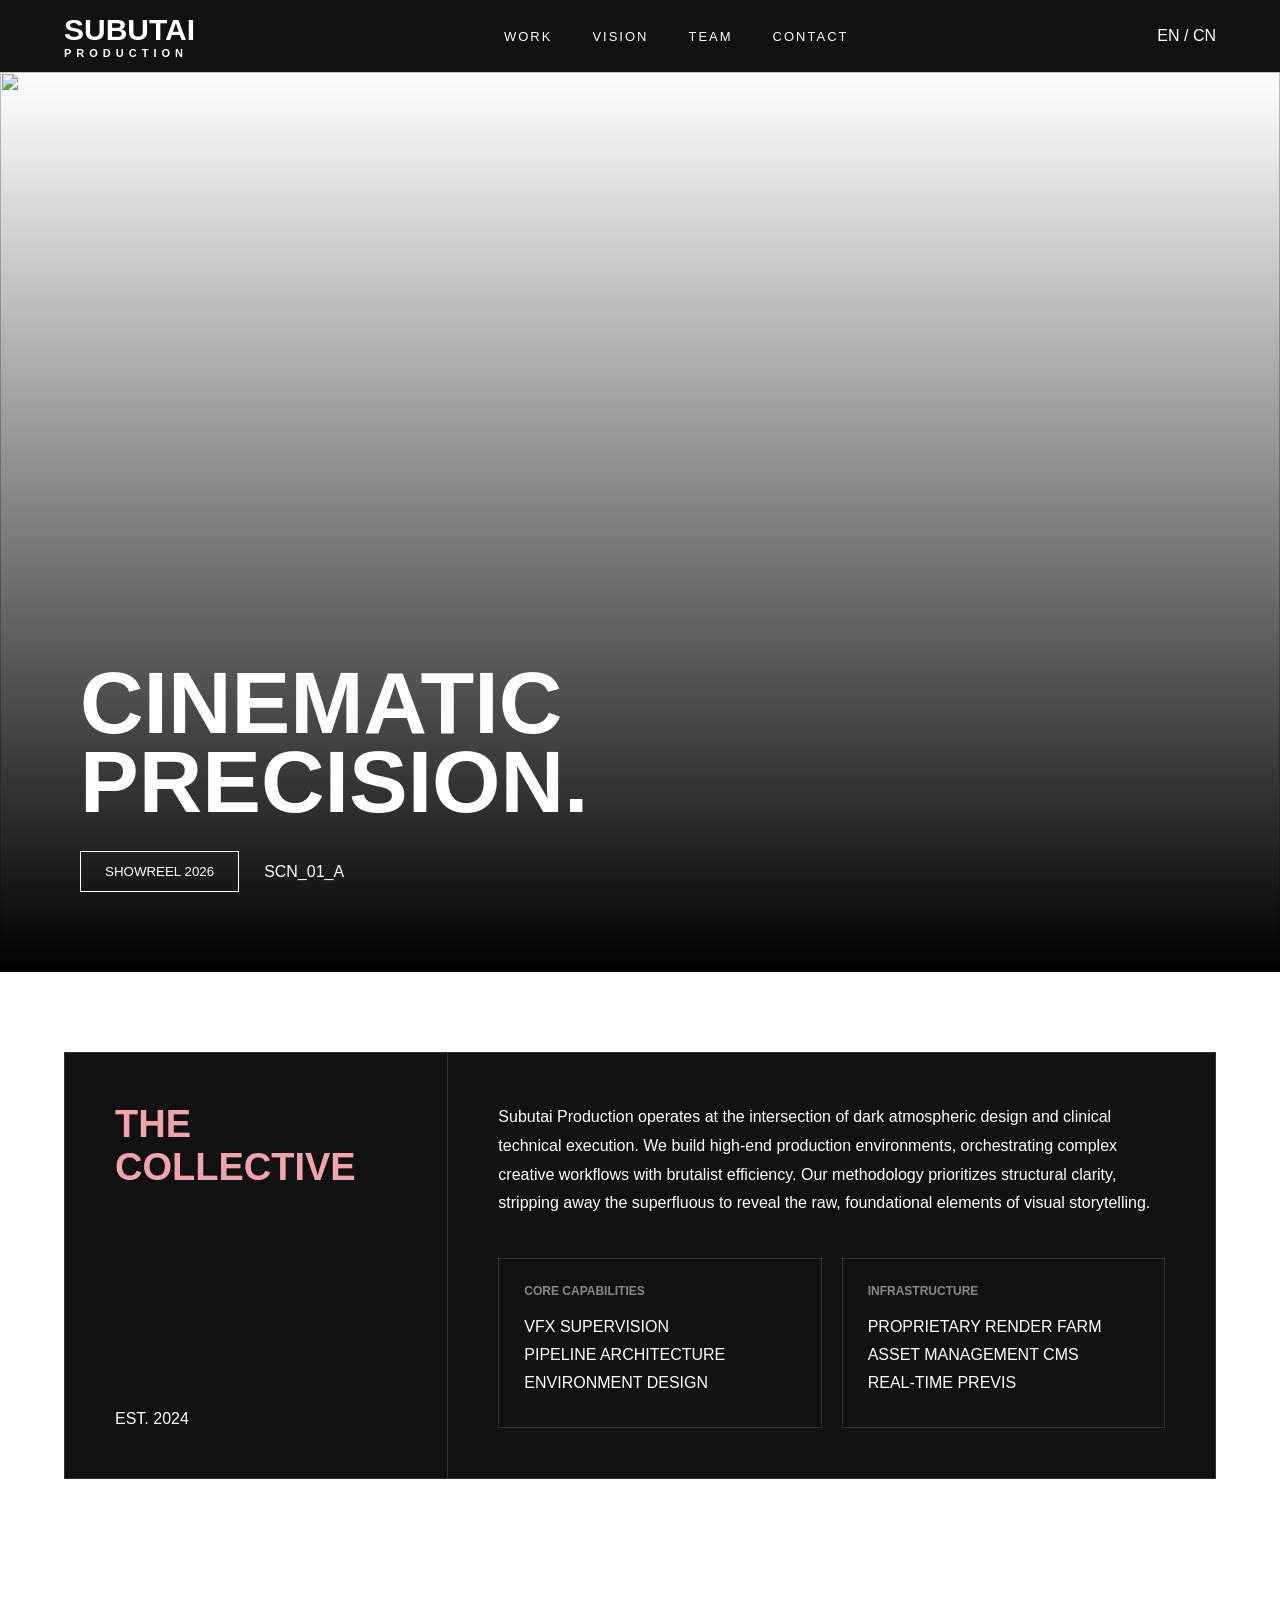
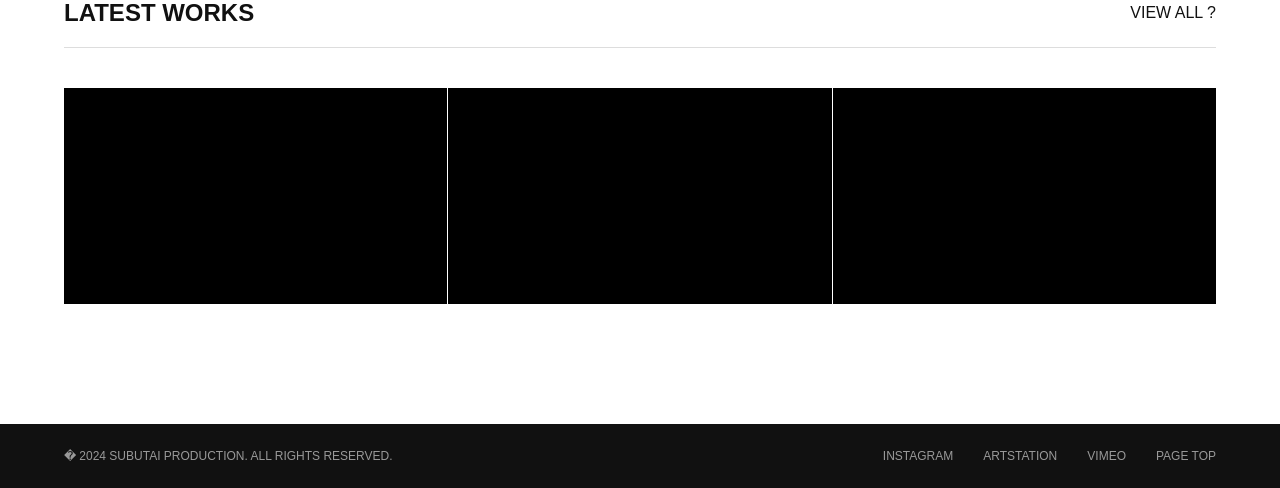
==== public/index.html @ 157deaef "Initial commit" ====
<!DOCTYPE html>
<html lang="en">

<head>
    <meta charset="UTF-8">
    <meta name="viewport" content="width=device-width, initial-scale=1.0">
    <title>Subutai Production</title>

    <link rel="stylesheet" href="style.css">
</head>

<body>

<header>

    <div class="container">

        <div class="logo">
            SUBUTAI
            <span>PRODUCTION</span>
        </div>

        <nav>

            <a href="#">WORK</a>
            <a href="#">VISION</a>
            <a href="#">TEAM</a>
            <a href="#">CONTACT</a>

        </nav>

        <div class="language">
            EN / CN
        </div>

    </div>

</header>

<section class="hero">

    <img src="images/hero.jpg">

    <div class="overlay"></div>

    <div class="hero-content">

        <h1>

            CINEMATIC
            <br>
            PRECISION.

        </h1>

        <div class="hero-buttons">

            <button>SHOWREEL 2026</button>

            <span>SCN_01_A</span>

        </div>

    </div>

</section>

<section class="collective">

    <div class="collective-left">

        <h2>THE COLLECTIVE</h2>

        <span>EST. 2024</span>

    </div>

    <div class="collective-right">

        <p>

            Subutai Production operates at the intersection of dark atmospheric design
            and clinical technical execution. We build high-end production environments,
            orchestrating complex creative workflows with brutalist efficiency. Our
            methodology prioritizes structural clarity, stripping away the superfluous
            to reveal the raw, foundational elements of visual storytelling.

        </p>

        <div class="cards">

            <div class="info-card">

                <h3>CORE CAPABILITIES</h3>

                <ul>

                    <li>VFX SUPERVISION</li>
                    <li>PIPELINE ARCHITECTURE</li>
                    <li>ENVIRONMENT DESIGN</li>

                </ul>

            </div>

            <div class="info-card">

                <h3>INFRASTRUCTURE</h3>

                <ul>

                    <li>PROPRIETARY RENDER FARM</li>
                    <li>ASSET MANAGEMENT CMS</li>
                    <li>REAL-TIME PREVIS</li>

                </ul>

            </div>

        </div>

    </div>

</section>

<section class="latest">

    <div class="section-title">

        <h2>LATEST WORKS</h2>

        <a href="#">VIEW ALL ?</a>

    </div>

    <div class="projects">

        <div class="project"></div>

        <div class="project"></div>

        <div class="project"></div>

    </div>

</section>

<footer>

    <div>

        � 2024 SUBUTAI PRODUCTION.
        ALL RIGHTS RESERVED.

    </div>

    <div>

        <a href="#">INSTAGRAM</a>

        <a href="#">ARTSTATION</a>

        <a href="#">VIMEO</a>

        <a href="#">PAGE TOP</a>

    </div>

</footer>

</body>

</html>
---- public/style.css ----
*{
    margin:0;
    padding:0;
    box-sizing:border-box;
}

body{

    font-family:Arial, Helvetica, sans-serif;
    background:white;
    color:#111;

}

a{

    text-decoration:none;
    color:inherit;

}

header{

    background:#111;
    color:white;
    height:72px;

}

.container{

    width:90%;
    margin:auto;

    display:flex;
    justify-content:space-between;
    align-items:center;

    height:100%;

}

.logo{

    font-size:30px;
    font-weight:900;

}

.logo span{

    display:block;
    font-size:11px;
    letter-spacing:5px;

}

nav{

    display:flex;
    gap:40px;

}

nav a{

    font-size:13px;
    letter-spacing:2px;

}

.hero{

    height:100vh;
    position:relative;

}

.hero img{

    width:100%;
    height:100%;

    object-fit:cover;

}

.overlay{

    position:absolute;

    inset:0;

    background:linear-gradient(to top,#000,transparent);

}

.hero-content{

    position:absolute;

    left:80px;
    bottom:80px;

    color:white;

}

.hero h1{

    font-size:88px;
    line-height:.9;

    font-weight:900;

}

.hero-buttons{

    margin-top:30px;

    display:flex;

    gap:25px;

    align-items:center;

}

.hero button{

    background:none;

    border:1px solid white;

    color:white;

    padding:12px 24px;

}

.collective{

    width:90%;

    margin:80px auto;

    display:grid;

    grid-template-columns:1fr 2fr;

    background:#111;

    color:white;

    border:1px solid #333;

}

.collective-left{

    padding:50px;

    border-right:1px solid #333;

    display:flex;

    flex-direction:column;

    justify-content:space-between;

}

.collective-left h2{

    color:#f3a4aa;

    font-size:38px;

}

.collective-right{

    padding:50px;

}

.collective-right p{

    line-height:1.8;

}

.cards{

    display:grid;

    grid-template-columns:1fr 1fr;

    gap:20px;

    margin-top:40px;

}

.info-card{

    border:1px solid #333;

    padding:25px;

}

.info-card h3{

    margin-bottom:20px;

    font-size:12px;

    color:#888;

}

.info-card li{

    list-style:none;

    margin-bottom:10px;

}

.latest{

    width:90%;

    margin:120px auto;

}

.section-title{

    display:flex;

    justify-content:space-between;

    align-items:center;

    margin-bottom:40px;

    padding-bottom:20px;

    border-bottom:1px solid #ddd;

}

.projects{

    display:grid;

    grid-template-columns:repeat(3,1fr);

    gap:1px;

}

.project{

    background:black;

    aspect-ratio:16/9;

}

footer{

    background:#111;

    color:#999;

    padding:25px 5%;

    display:flex;

    justify-content:space-between;

    font-size:12px;

}

footer div:last-child{

    display:flex;

    gap:30px;

}
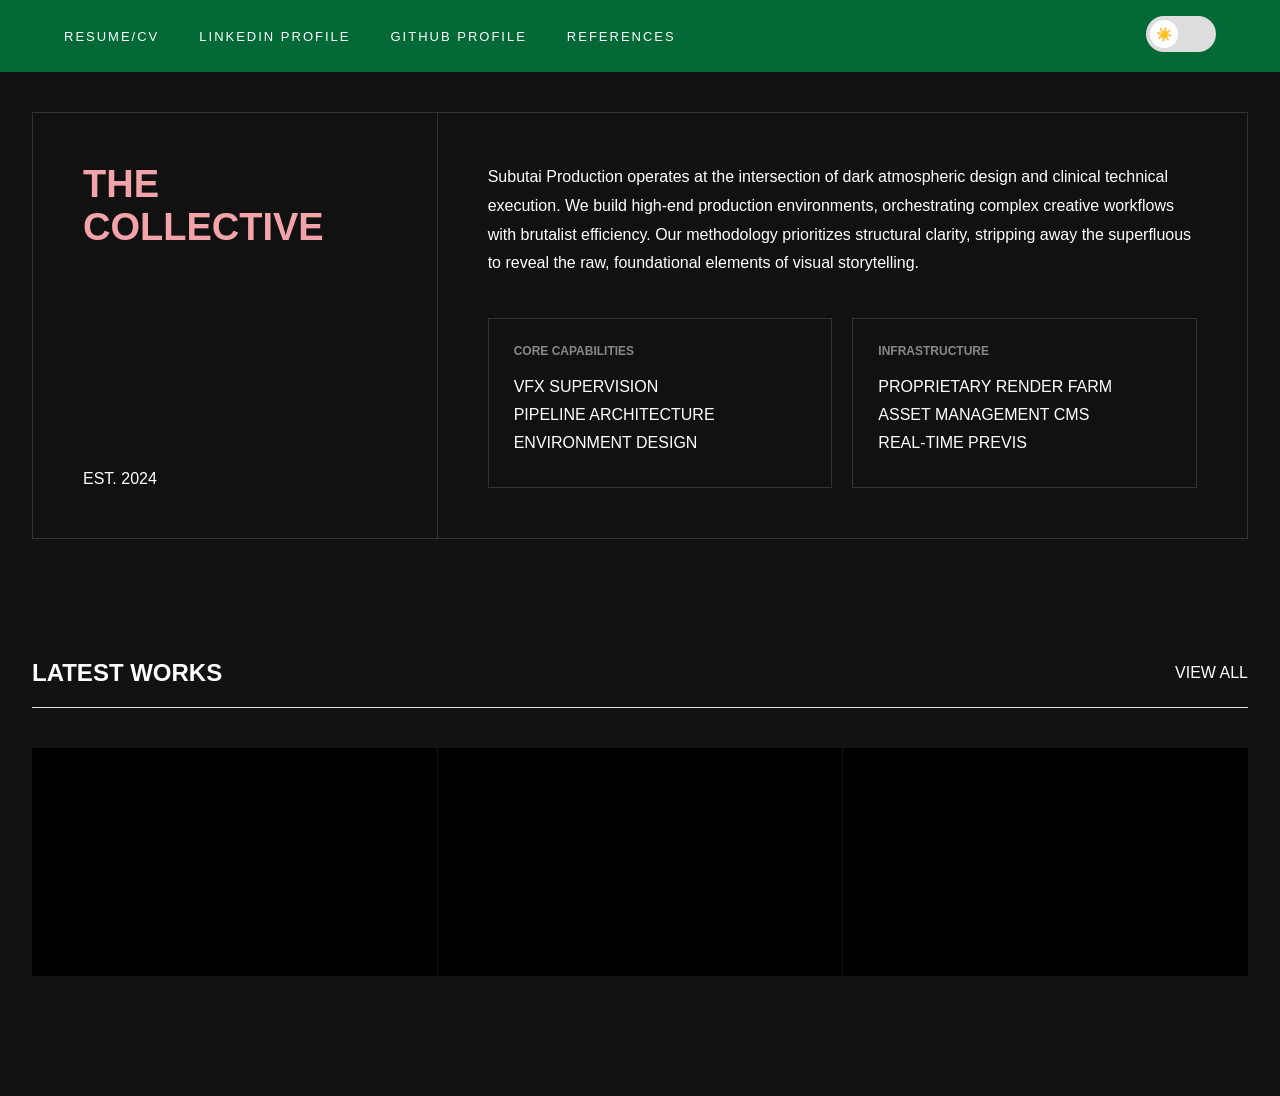
==== commit fc1e5d8c: "Updated layout" ====
--- a/public/index.html
+++ b/public/index.html
@@ -4,170 +4,82 @@
 <head>
     <meta charset="UTF-8">
     <meta name="viewport" content="width=device-width, initial-scale=1.0">
-    <title>Subutai Production</title>
-
+    <title>Career E-Porfolio</title>
     <link rel="stylesheet" href="style.css">
 </head>
 
 <body>
 
 <header>
-
     <div class="container">
-
-        <div class="logo">
-            SUBUTAI
-            <span>PRODUCTION</span>
-        </div>
-
         <nav>
-
-            <a href="#">WORK</a>
-            <a href="#">VISION</a>
-            <a href="#">TEAM</a>
-            <a href="#">CONTACT</a>
-
+            <a href="https://drive.google.com/file/d/1BOgOGjjyyJ2sbh_8Qzw-ghVBkNpNio_O/view?usp=sharing" target="_blank">RESUME/CV</a>
+            <a href="https://www.linkedin.com/in/marcus-timothy-ramos-79b866412/" target="_blank">LINKEDIN PROFILE</a>
+            <a href="https://github.com/TIMRyoshi1011" target="_blank">GITHUB PROFILE</a>
+            <a href="#">REFERENCES</a>
         </nav>
 
-        <div class="language">
-            EN / CN
+        <div class="filter">
+            <button id="dark-mode" class="dark-mode">
+                <span class="icon">☀️</span>
+            </button>
         </div>
-
     </div>
-
 </header>
 
-<section class="hero">
-
-    <img src="images/hero.jpg">
-
-    <div class="overlay"></div>
-
-    <div class="hero-content">
-
-        <h1>
-
-            CINEMATIC
-            <br>
-            PRECISION.
-
-        </h1>
-
-        <div class="hero-buttons">
-
-            <button>SHOWREEL 2026</button>
-
-            <span>SCN_01_A</span>
-
-        </div>
-
-    </div>
-
-</section>
-
 <section class="collective">
-
     <div class="collective-left">
-
         <h2>THE COLLECTIVE</h2>
-
         <span>EST. 2024</span>
-
     </div>
 
     <div class="collective-right">
-
         <p>
-
             Subutai Production operates at the intersection of dark atmospheric design
             and clinical technical execution. We build high-end production environments,
             orchestrating complex creative workflows with brutalist efficiency. Our
             methodology prioritizes structural clarity, stripping away the superfluous
             to reveal the raw, foundational elements of visual storytelling.
-
         </p>
 
         <div class="cards">
-
             <div class="info-card">
-
                 <h3>CORE CAPABILITIES</h3>
-
                 <ul>
-
                     <li>VFX SUPERVISION</li>
                     <li>PIPELINE ARCHITECTURE</li>
                     <li>ENVIRONMENT DESIGN</li>
-
                 </ul>
-
             </div>
 
             <div class="info-card">
 
                 <h3>INFRASTRUCTURE</h3>
-
                 <ul>
-
                     <li>PROPRIETARY RENDER FARM</li>
                     <li>ASSET MANAGEMENT CMS</li>
                     <li>REAL-TIME PREVIS</li>
+                </ul>
+            </div>
+        </div>
+    </div>
+</section>
 
-                </ul>
-
-            </div>
-
-        </div>
-
+<section class="latest">
+    <div class="section-title">
+        <h2>LATEST WORKS</h2>
+        <a href="#">VIEW ALL</a>
+    </div>
+    <div class="projects">
+        <div class="project"></div>
+        <div class="project"></div>
+        <div class="project"></div>
     </div>
 
 </section>
 
-<section class="latest">
-
-    <div class="section-title">
-
-        <h2>LATEST WORKS</h2>
-
-        <a href="#">VIEW ALL ?</a>
-
-    </div>
-
-    <div class="projects">
-
-        <div class="project"></div>
-
-        <div class="project"></div>
-
-        <div class="project"></div>
-
-    </div>
-
-</section>
-
-<footer>
-
-    <div>
-
-        � 2024 SUBUTAI PRODUCTION.
-        ALL RIGHTS RESERVED.
-
-    </div>
-
-    <div>
-
-        <a href="#">INSTAGRAM</a>
-
-        <a href="#">ARTSTATION</a>
-
-        <a href="#">VIMEO</a>
-
-        <a href="#">PAGE TOP</a>
-
-    </div>
-
-</footer>
-
 </body>
 
+<script src="script.js"></script>
+
 </html>
--- a/public/style.css
+++ b/public/style.css
@@ -1,296 +1,163 @@
-*{
+* {
     margin:0;
     padding:0;
     box-sizing:border-box;
 }
 
-body{
-
+body {
     font-family:Arial, Helvetica, sans-serif;
-    background:white;
+    background:#121212; /* white */
     color:#111;
-
 }
 
-a{
+body.dark {
+    background-color: #121212;
+    color: white;
+}
 
+a {
     text-decoration:none;
     color:inherit;
-
 }
 
-header{
-
-    background:#111;
+header {
+    background:rgb(0, 105, 54);
     color:white;
     height:72px;
-
 }
 
-.container{
-
+.container {
     width:90%;
     margin:auto;
-
     display:flex;
     justify-content:space-between;
     align-items:center;
-
     height:100%;
-
 }
 
-.logo{
-
-    font-size:30px;
-    font-weight:900;
-
+nav {
+    display:flex;
+    gap:40px;
 }
 
-.logo span{
-
-    display:block;
-    font-size:11px;
-    letter-spacing:5px;
-
+nav a {
+    font-size:13px;
+    letter-spacing:2px;
 }
 
-nav{
-
-    display:flex;
-    gap:40px;
-
+.dark-mode {
+    width: 70px;
+    height: 36px;
+    border: none;
+    border-radius: 999px;
+    background: #ddd;
+    position: relative;
+    cursor: pointer;
+    transition: background 0.4s ease;
 }
 
-nav a{
+.dark-mode .icon {
+    position: absolute;
+    left: 4px;
+    top: 4px;
+    width: 28px;
+    height: 28px;
+    background: white;
+    border-radius: 50%;
+    display: flex;
+    align-items: center;
+    justify-content: center;
 
-    font-size:13px;
-    letter-spacing:2px;
-
+    transition:
+        transform 0.4s ease,
+        background 0.4s ease;
 }
 
-.hero{
-
-    height:100vh;
-    position:relative;
-
+body.dark .dark-mode {
+    background: #444;
 }
 
-.hero img{
-
-    width:100%;
-    height:100%;
-
-    object-fit:cover;
-
+body.dark .dark-mode .icon {
+    transform: translateX(34px);
+    background: #121212;
 }
 
-.overlay{
-
-    position:absolute;
-
-    inset:0;
-
-    background:linear-gradient(to top,#000,transparent);
-
+.collective {
+    width:95%;
+    margin:40px auto;
+    display:grid;
+    grid-template-columns:1fr 2fr;
+    background:#111;
+    color:white;
+    border:1px solid #333;
 }
 
-.hero-content{
-
-    position:absolute;
-
-    left:80px;
-    bottom:80px;
-
-    color:white;
-
+.collective-left {
+    padding:50px;
+    border-right:1px solid #333;
+    display:flex;
+    flex-direction:column;
+    justify-content:space-between;
 }
 
-.hero h1{
-
-    font-size:88px;
-    line-height:.9;
-
-    font-weight:900;
-
+.collective-left h2 {
+    color:#f3a4aa;
+    font-size:38px;
 }
 
-.hero-buttons{
-
-    margin-top:30px;
-
-    display:flex;
-
-    gap:25px;
-
-    align-items:center;
-
+.collective-right {
+    padding:50px;
 }
 
-.hero button{
-
-    background:none;
-
-    border:1px solid white;
-
-    color:white;
-
-    padding:12px 24px;
-
+.collective-right p {
+    line-height:1.8;
 }
 
-.collective{
-
-    width:90%;
-
-    margin:80px auto;
-
+.cards {
     display:grid;
-
-    grid-template-columns:1fr 2fr;
-
-    background:#111;
-
-    color:white;
-
-    border:1px solid #333;
-
+    grid-template-columns:1fr 1fr;
+    gap:20px;
+    margin-top:40px;
 }
 
-.collective-left{
-
-    padding:50px;
-
-    border-right:1px solid #333;
-
-    display:flex;
-
-    flex-direction:column;
-
-    justify-content:space-between;
-
+.info-card {
+    border:1px solid #333;
+    padding:25px;
 }
 
-.collective-left h2{
-
-    color:#f3a4aa;
-
-    font-size:38px;
-
+.info-card h3 {
+    margin-bottom:20px;
+    font-size:12px;
+    color:#888;
 }
 
-.collective-right{
-
-    padding:50px;
-
+.info-card li {
+    list-style:none;
+    margin-bottom:10px;
 }
 
-.collective-right p{
-
-    line-height:1.8;
-
+.latest {
+    width:95%;
+    margin:120px auto;
 }
 
-.cards{
-
-    display:grid;
-
-    grid-template-columns:1fr 1fr;
-
-    gap:20px;
-
-    margin-top:40px;
-
+.section-title {
+    display:flex;
+    justify-content:space-between;
+    align-items:center;
+    margin-bottom:40px;
+    padding-bottom:20px;
+    border-bottom:1px solid #ddd;
+    color:white; /* Remove this */
 }
 
-.info-card{
-
-    border:1px solid #333;
-
-    padding:25px;
-
+.projects {
+    display:grid;
+    grid-template-columns:repeat(3,1fr);
+    gap:1px;
 }
 
-.info-card h3{
-
-    margin-bottom:20px;
-
-    font-size:12px;
-
-    color:#888;
-
-}
-
-.info-card li{
-
-    list-style:none;
-
-    margin-bottom:10px;
-
-}
-
-.latest{
-
-    width:90%;
-
-    margin:120px auto;
-
-}
-
-.section-title{
-
-    display:flex;
-
-    justify-content:space-between;
-
-    align-items:center;
-
-    margin-bottom:40px;
-
-    padding-bottom:20px;
-
-    border-bottom:1px solid #ddd;
-
-}
-
-.projects{
-
-    display:grid;
-
-    grid-template-columns:repeat(3,1fr);
-
-    gap:1px;
-
-}
-
-.project{
-
+.project {
     background:black;
-
     aspect-ratio:16/9;
-
-}
-
-footer{
-
-    background:#111;
-
-    color:#999;
-
-    padding:25px 5%;
-
-    display:flex;
-
-    justify-content:space-between;
-
-    font-size:12px;
-
-}
-
-footer div:last-child{
-
-    display:flex;
-
-    gap:30px;
-
 }
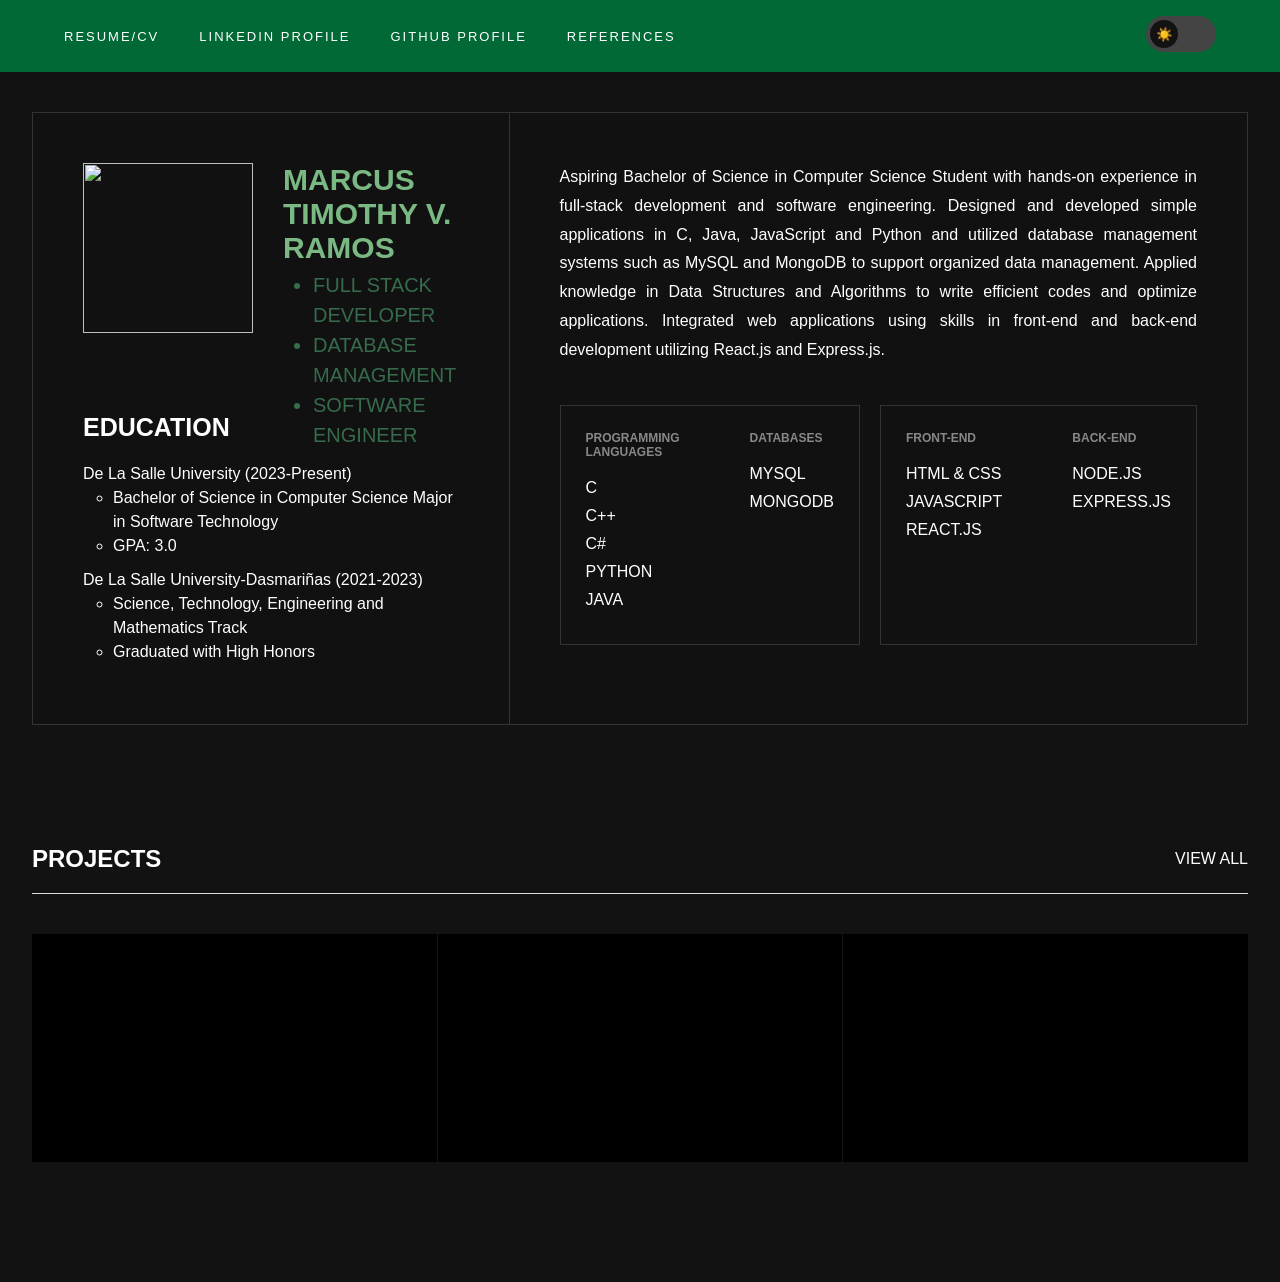
==== commit c7b8df3b: "Finished upper half" ====
--- a/public/index.html
+++ b/public/index.html
@@ -11,7 +11,7 @@
 <body>
 
 <header>
-    <div class="container">
+    <div class="header-bar">
         <nav>
             <a href="https://drive.google.com/file/d/1BOgOGjjyyJ2sbh_8Qzw-ghVBkNpNio_O/view?usp=sharing" target="_blank">RESUME/CV</a>
             <a href="https://www.linkedin.com/in/marcus-timothy-ramos-79b866412/" target="_blank">LINKEDIN PROFILE</a>
@@ -19,7 +19,7 @@
             <a href="#">REFERENCES</a>
         </nav>
 
-        <div class="filter">
+        <div>
             <button id="dark-mode" class="dark-mode">
                 <span class="icon">☀️</span>
             </button>
@@ -27,39 +27,89 @@
     </div>
 </header>
 
-<section class="collective">
-    <div class="collective-left">
-        <h2>THE COLLECTIVE</h2>
-        <span>EST. 2024</span>
+<section class="info">
+    <div class="info-left">
+        <div class="left-top">
+            <img src="images/pfp.png">
+        
+            <div class="details">
+                <h2>MARCUS TIMOTHY V. RAMOS</h2>
+                <ul>
+                    <li>FULL STACK DEVELOPER</li>
+                    <li>DATABASE MANAGEMENT</li> 
+                    <li>SOFTWARE ENGINEER</li>
+                </ul>
+            </div>
+        </div>
+        
+        <div class="left-bottom">   
+            <h3>EDUCATION</h3>
+            <ul>
+                <li>De La Salle University (2023-Present)
+                    <ul class="second-list">
+                        <li>Bachelor of Science in Computer Science Major in Software Technology</li>
+                        <li>GPA: 3.0</li>
+                    </ul>
+                </li>
+                <li>De La Salle University-Dasmariñas (2021-2023)
+                    <ul class="second-list">
+                        <li>Science, Technology, Engineering and Mathematics Track</li>
+                        <li>Graduated with High Honors</li>
+                    </ul>
+                </li>
+            </ul>
+        </div>
     </div>
 
-    <div class="collective-right">
+    <div class="info-right">
         <p>
-            Subutai Production operates at the intersection of dark atmospheric design
-            and clinical technical execution. We build high-end production environments,
-            orchestrating complex creative workflows with brutalist efficiency. Our
-            methodology prioritizes structural clarity, stripping away the superfluous
-            to reveal the raw, foundational elements of visual storytelling.
+            Aspiring Bachelor of Science in Computer Science Student with hands-on experience in full-stack
+            development and software engineering. Designed and developed simple applications in C, Java, JavaScript
+            and Python and utilized database management systems such as MySQL and MongoDB to support
+            organized data management. Applied knowledge in Data Structures and Algorithms to write efficient codes
+            and optimize applications. Integrated web applications using skills in front-end and back-end development
+            utilizing React.js and Express.js.
         </p>
 
         <div class="cards">
             <div class="info-card">
-                <h3>CORE CAPABILITIES</h3>
-                <ul>
-                    <li>VFX SUPERVISION</li>
-                    <li>PIPELINE ARCHITECTURE</li>
-                    <li>ENVIRONMENT DESIGN</li>
-                </ul>
+                <div class="card-left">
+                    <h3>PROGRAMMING LANGUAGES</h3>
+                    <ul>
+                        <li>C</li>
+                        <li>C++</li>
+                        <li>C#</li>
+                        <li>PYTHON</li>
+                        <li>JAVA</li>
+                    </ul>
+                </div>
+
+                <div class="card-right">
+                    <h3>DATABASES</h3>
+                    <ul>
+                        <li>MYSQL</li>
+                        <li>MONGODB</li>
+                    </ul>
+                </div>
             </div>
 
             <div class="info-card">
+                <div class="card-left">
+                    <h3>FRONT-END</h3>
+                    <ul>
+                        <li>HTML & CSS</li>
+                        <li>JAVASCRIPT</li>
+                        <li>REACT.JS</li>
+                    </ul>
+                </div>
 
-                <h3>INFRASTRUCTURE</h3>
-                <ul>
-                    <li>PROPRIETARY RENDER FARM</li>
-                    <li>ASSET MANAGEMENT CMS</li>
-                    <li>REAL-TIME PREVIS</li>
-                </ul>
+                <div class="card-right">
+                    <h3>BACK-END</h3>
+                    <ul>
+                        <li>NODE.JS</li>
+                        <li>EXPRESS.JS</li>
+                    </ul>
+                </div>
             </div>
         </div>
     </div>
@@ -67,8 +117,8 @@
 
 <section class="latest">
     <div class="section-title">
-        <h2>LATEST WORKS</h2>
-        <a href="#">VIEW ALL</a>
+        <h2>PROJECTS</h2>
+        <a href="https://github.com/TIMRyoshi1011?tab=repositories" target="_blank">VIEW ALL</a>
     </div>
     <div class="projects">
         <div class="project"></div>
--- a/public/style.css
+++ b/public/style.css
@@ -26,7 +26,7 @@
     height:72px;
 }
 
-.container {
+.header-bar {
     width:90%;
     margin:auto;
     display:flex;
@@ -50,7 +50,7 @@
     height: 36px;
     border: none;
     border-radius: 999px;
-    background: #ddd;
+    background: #444; /* #ddd */
     position: relative;
     cursor: pointer;
     transition: background 0.4s ease;
@@ -62,7 +62,7 @@
     top: 4px;
     width: 28px;
     height: 28px;
-    background: white;
+    background: #121212; /* white */
     border-radius: 50%;
     display: flex;
     align-items: center;
@@ -82,35 +82,75 @@
     background: #121212;
 }
 
-.collective {
+.info {
     width:95%;
     margin:40px auto;
     display:grid;
-    grid-template-columns:1fr 2fr;
+    grid-template-columns:2fr 2fr;
     background:#111;
     color:white;
     border:1px solid #333;
 }
 
-.collective-left {
+.info-left {
     padding:50px;
     border-right:1px solid #333;
-    display:flex;
-    flex-direction:column;
-    justify-content:space-between;
-}
-
-.collective-left h2 {
-    color:#f3a4aa;
-    font-size:38px;
-}
-
-.collective-right {
+    display:grid;
+}
+
+.left-top {
+    display: flex;
+    height: 250px;
+}
+
+.info-left img {
+    width: 170px;
+    height: 170px;
+}
+
+.details {
+    padding-left: 30px;
+}
+
+.left-top h2 {
+    color:#7ab983;
+    font-size:30px;
+    margin-bottom: 5px;
+}
+
+.left-top ul {
+    font-size: 20px;
+    color: rgb(54, 107, 76);
+    padding-left: 30px;
+    line-height: 1.5;
+}
+
+.left-bottom h3 {
+    font-size: 25px;
+    margin-bottom:20px;
+}
+
+.left-bottom ul {
+    list-style: none;
+    line-height: 1.5;
+}
+
+.second-list {
+    padding-left: 30px;
+    margin-bottom: 10px;
+}
+
+.second-list li {
+    list-style:circle;
+}
+
+.info-right {
     padding:50px;
 }
 
-.collective-right p {
+.info-right p {
     line-height:1.8;
+    text-align: justify;
 }
 
 .cards {
@@ -123,6 +163,8 @@
 .info-card {
     border:1px solid #333;
     padding:25px;
+    display:flex;
+    gap: 70px;
 }
 
 .info-card h3 {
